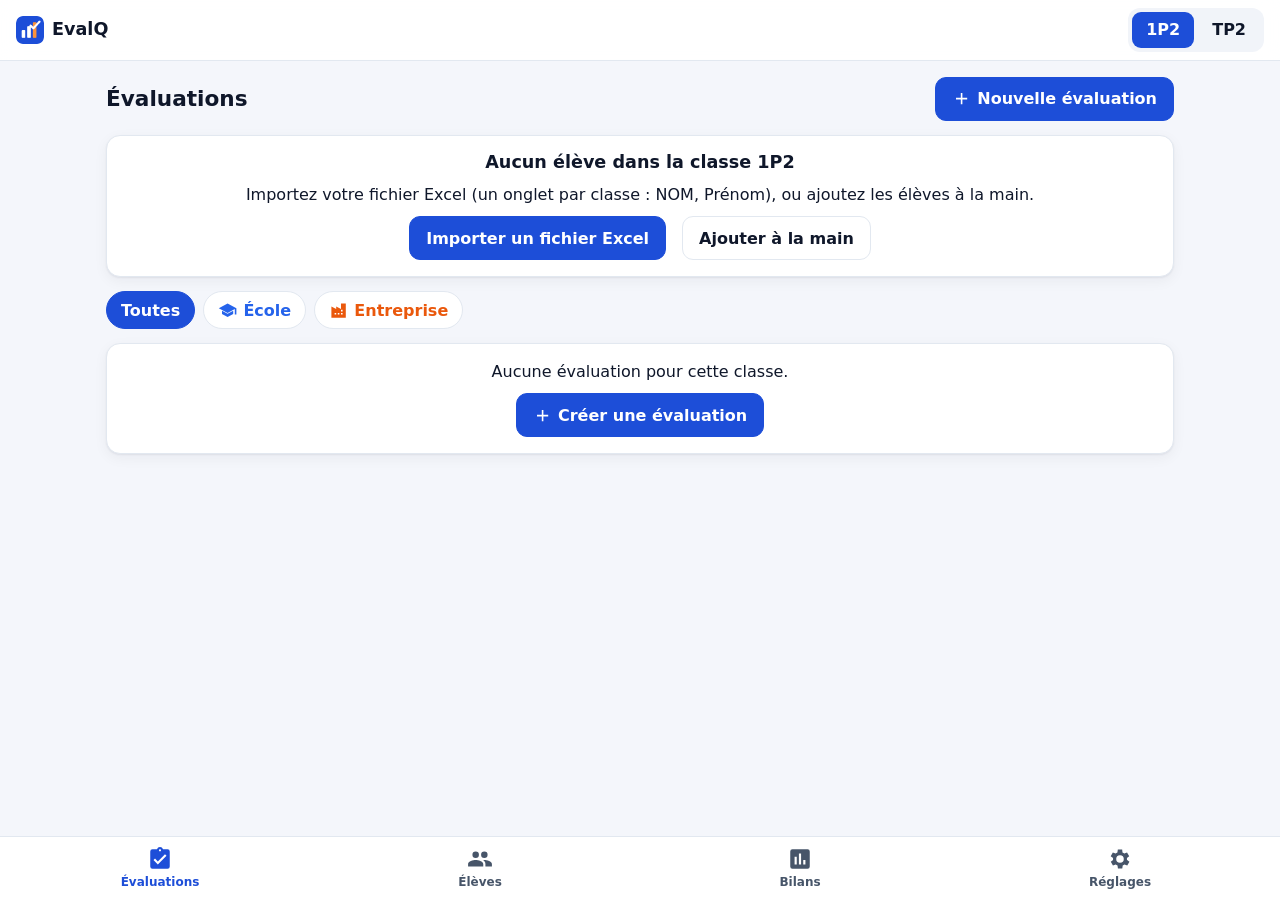
==== index.html @ 73d0ea80 "Application EvalQ : évaluation des compétences MELEC (PWA) - Référentiel C1 à C13 et critères issus " ====
<!doctype html>
<html lang="fr">
  <head>
    <meta charset="utf-8" />
    <meta name="viewport" content="width=device-width, initial-scale=1, viewport-fit=cover" />
    <title>EvalQ – Compétences MELEC</title>
    <meta name="description" content="Évaluation des compétences des élèves (école et entreprise), suivi et bilans PDF." />
    <meta name="theme-color" content="#1d4ed8" />
    <meta name="apple-mobile-web-app-capable" content="yes" />
    <meta name="mobile-web-app-capable" content="yes" />
    <meta name="apple-mobile-web-app-status-bar-style" content="default" />
    <meta name="apple-mobile-web-app-title" content="EvalQ" />
    <link rel="manifest" href="manifest.webmanifest" />
    <link rel="icon" href="icons/icon-192.png" type="image/png" />
    <link rel="apple-touch-icon" href="icons/apple-touch-icon.png" />
    <link rel="stylesheet" href="css/style.css" />
  </head>
  <body>
    <header class="topbar">
      <div class="brand"><img src="icons/icon-192.png" alt="" width="28" height="28" />EvalQ</div>
      <div class="class-switch" id="classSwitch" role="tablist" aria-label="Classe"></div>
    </header>

    <main id="view" class="container"></main>

    <nav class="tabbar">
      <a href="#/evals" data-tab="evals" data-icon="eval"><span>Évaluations</span></a>
      <a href="#/eleves" data-tab="eleves" data-icon="eleves"><span>Élèves</span></a>
      <a href="#/bilans" data-tab="bilans" data-icon="bilan"><span>Bilans</span></a>
      <a href="#/reglages" data-tab="reglages" data-icon="reglages"><span>Réglages</span></a>
    </nav>

    <div class="busy-overlay"><div class="spinner"></div><p>Génération du PDF…</p></div>

    <script src="vendor/chart.umd.min.js"></script>
    <script src="vendor/jspdf.umd.min.js"></script>
    <script src="vendor/jspdf.plugin.autotable.min.js"></script>
    <script src="vendor/xlsx.mini.min.js"></script>
    <script type="module" src="js/app.js"></script>
  </body>
</html>
---- css/style.css ----
:root {
  --bg: #f4f6fb;
  --surface: #ffffff;
  --surface-2: #f1f4f9;
  --text: #0f172a;
  --text-2: #475569;
  --line: #e2e8f0;
  --band: rgba(15, 23, 42, 0.04);
  --primary: #1d4ed8;
  --primary-2: #dbeafe;
  --ecole: #2563eb;
  --ecole-bg: #dbeafe;
  --entreprise: #ea580c;
  --entreprise-bg: #ffedd5;
  --danger: #dc2626;
  --l4: #bbf7d0;
  --l4-t: #14532d;
  --l3: #dcfce7;
  --l3-t: #166534;
  --l2: #fef08a;
  --l2-t: #713f12;
  --l1: #fecaca;
  --l1-t: #7f1d1d;
  --radius: 14px;
  --shadow: 0 1px 2px rgba(15, 23, 42, 0.06), 0 4px 14px rgba(15, 23, 42, 0.05);
  --tabbar-h: 64px;
  color-scheme: light;
}

@media (prefers-color-scheme: dark) {
  :root {
    --bg: #0b1120;
    --surface: #111a2e;
    --surface-2: #17223a;
    --text: #e2e8f0;
    --text-2: #94a3b8;
    --line: #22304b;
    --band: rgba(255, 255, 255, 0.04);
    --primary: #60a5fa;
    --primary-2: #1e3a8a;
    --ecole: #60a5fa;
    --ecole-bg: #1e3a8a;
    --entreprise: #fb923c;
    --entreprise-bg: #4a2410;
    --l4: #166534;
    --l4-t: #dcfce7;
    --l3: #14532d;
    --l3-t: #bbf7d0;
    --l2: #713f12;
    --l2-t: #fef9c3;
    --l1: #7f1d1d;
    --l1-t: #fee2e2;
    --shadow: none;
    color-scheme: dark;
  }
}

* {
  box-sizing: border-box;
  -webkit-tap-highlight-color: transparent;
}

html {
  -webkit-text-size-adjust: 100%;
}

body {
  margin: 0;
  overflow-x: hidden;
  font: 16px/1.45 system-ui, -apple-system, 'Segoe UI', Roboto, 'Helvetica Neue', Arial, sans-serif;
  background: var(--bg);
  color: var(--text);
  padding-bottom: calc(var(--tabbar-h) + env(safe-area-inset-bottom));
}

h1,
h2,
h3 {
  margin: 0;
  line-height: 1.2;
}
h1 {
  font-size: 1.35rem;
}
h2 {
  font-size: 1.1rem;
}
h3 {
  font-size: 0.95rem;
  color: var(--text-2);
}
a {
  color: var(--primary);
}
svg {
  width: 1.2em;
  height: 1.2em;
  flex: none;
}
input,
select,
textarea,
button {
  font: inherit;
  color: inherit;
}
input:not([type='checkbox']),
select,
textarea {
  width: 100%;
  min-height: 44px;
  padding: 8px 12px;
  border: 1px solid var(--line);
  border-radius: 10px;
  background: var(--surface);
}
textarea {
  resize: vertical;
}
input:focus,
select:focus,
textarea:focus {
  outline: 2px solid var(--primary);
  outline-offset: 0;
}

.hidden {
  display: none !important;
}
.muted {
  color: var(--text-2);
}
.small {
  font-size: 0.85rem;
}
.grow {
  flex: 1;
  min-width: 0;
}
.spacer {
  flex: 1;
}
.row {
  display: flex;
  align-items: center;
}
.wrap {
  flex-wrap: wrap;
}
.between {
  justify-content: space-between;
}
.gap {
  gap: 16px;
}
.gap-s {
  gap: 8px;
}
.stack {
  display: flex;
  flex-direction: column;
  gap: 12px;
}
.stack-center {
  display: flex;
  flex-direction: column;
  align-items: center;
}
.c {
  text-align: center;
}
.grid2 {
  display: grid;
  grid-template-columns: 1fr 1fr;
  gap: 12px;
}
@media (max-width: 560px) {
  .grid2 {
    grid-template-columns: 1fr;
  }
}

/* ---------- Structure ---------- */

.topbar {
  position: sticky;
  top: 0;
  z-index: 20;
  display: flex;
  align-items: center;
  gap: 12px;
  padding: calc(8px + env(safe-area-inset-top)) max(16px, env(safe-area-inset-right)) 8px
    max(16px, env(safe-area-inset-left));
  background: color-mix(in srgb, var(--surface) 92%, transparent);
  backdrop-filter: blur(10px);
  -webkit-backdrop-filter: blur(10px);
  border-bottom: 1px solid var(--line);
}
.brand {
  display: flex;
  align-items: center;
  gap: 8px;
  font-weight: 700;
  font-size: 1.1rem;
}
.brand img {
  border-radius: 7px;
}
.class-switch {
  margin-left: auto;
  display: flex;
  gap: 4px;
  background: var(--surface-2);
  padding: 4px;
  border-radius: 12px;
  overflow-x: auto;
  max-width: 60vw;
}
.class-switch button {
  border: 0;
  background: transparent;
  padding: 6px 14px;
  border-radius: 9px;
  font-weight: 600;
  min-height: 36px;
  cursor: pointer;
  white-space: nowrap;
}
.class-switch button.on {
  background: var(--primary);
  color: #fff;
}

.container {
  max-width: 1100px;
  margin: 0 auto;
  padding: 16px max(16px, env(safe-area-inset-left)) 24px;
  display: flex;
  flex-direction: column;
  gap: 14px;
}

.tabbar {
  position: fixed;
  left: 0;
  right: 0;
  bottom: 0;
  z-index: 30;
  display: flex;
  justify-content: space-around;
  background: var(--surface);
  border-top: 1px solid var(--line);
  padding-bottom: env(safe-area-inset-bottom);
  height: calc(var(--tabbar-h) + env(safe-area-inset-bottom));
}
.tabbar a {
  flex: 1;
  display: flex;
  flex-direction: column;
  align-items: center;
  justify-content: center;
  gap: 2px;
  text-decoration: none;
  color: var(--text-2);
  font-size: 0.75rem;
  font-weight: 600;
}
.tabbar a svg {
  width: 26px;
  height: 26px;
}
.tabbar a.active {
  color: var(--primary);
}

.page-head {
  display: flex;
  align-items: center;
  gap: 10px;
  flex-wrap: wrap;
}
.page-head h1 {
  flex: 1 1 180px;
  min-width: 0;
}
.page-head > .grow {
  flex: 1 1 180px;
}
.h-eval {
  overflow-wrap: anywhere;
}
.toolbar .select {
  width: auto;
  min-width: 180px;
}

.card {
  background: var(--surface);
  border: 1px solid var(--line);
  border-radius: var(--radius);
  padding: 16px;
  box-shadow: var(--shadow);
  color: inherit;
  text-decoration: none;
}
.card.empty {
  text-align: center;
  display: flex;
  flex-direction: column;
  align-items: center;
  gap: 10px;
}
.card.empty p {
  margin: 0;
}
.card.empty .row {
  flex-wrap: wrap;
  justify-content: center;
}
@media (max-width: 480px) {
  .btn {
    white-space: normal;
    text-align: center;
  }
}
.list {
  display: flex;
  flex-direction: column;
  gap: 10px;
}
.list.compact {
  gap: 0;
}
.list-row {
  display: flex;
  align-items: center;
  gap: 6px;
  padding: 4px 0;
  border-bottom: 1px solid var(--line);
}
.group-title {
  margin-top: 6px;
}

/* ---------- Boutons ---------- */

.btn {
  display: inline-flex;
  align-items: center;
  justify-content: center;
  gap: 6px;
  min-height: 44px;
  padding: 8px 16px;
  border-radius: 11px;
  border: 1px solid var(--line);
  background: var(--surface);
  font-weight: 600;
  text-decoration: none;
  color: var(--text);
  cursor: pointer;
  white-space: nowrap;
}
.btn:disabled {
  opacity: 0.4;
  cursor: default;
}
.btn.primary {
  background: var(--primary);
  border-color: var(--primary);
  color: #fff;
}
.btn.danger {
  color: var(--danger);
}
.btn.ghost {
  background: transparent;
  border-color: transparent;
}
.btn.icon {
  padding: 8px;
  min-width: 44px;
}
.btn.small {
  min-height: 36px;
  padding: 4px 12px;
  font-size: 0.88rem;
}
.actions {
  display: flex;
  gap: 8px;
  align-items: center;
  flex-wrap: wrap;
}
.sticky-actions {
  position: sticky;
  bottom: calc(var(--tabbar-h) + env(safe-area-inset-bottom) + 8px);
  background: var(--surface);
  border: 1px solid var(--line);
  border-radius: var(--radius);
  padding: 10px;
  box-shadow: 0 6px 24px rgba(15, 23, 42, 0.12);
  z-index: 10;
}

.chips {
  display: flex;
  gap: 8px;
  flex-wrap: wrap;
}
.chip {
  display: inline-flex;
  align-items: center;
  gap: 6px;
  min-height: 38px;
  padding: 6px 14px;
  border-radius: 999px;
  border: 1px solid var(--line);
  background: var(--surface);
  font-weight: 600;
  cursor: pointer;
}
.chip.on {
  background: var(--primary);
  color: #fff;
  border-color: var(--primary);
}
.chip.ecole {
  color: var(--ecole);
}
.chip.entreprise {
  color: var(--entreprise);
}
.chip.ecole.on {
  background: var(--ecole);
  color: #fff;
  border-color: var(--ecole);
}
.chip.entreprise.on {
  background: var(--entreprise);
  color: #fff;
  border-color: var(--entreprise);
}

.segmented {
  display: flex;
  background: var(--surface-2);
  border-radius: 12px;
  padding: 4px;
  gap: 4px;
}
.segmented button {
  flex: 1;
  display: inline-flex;
  align-items: center;
  justify-content: center;
  gap: 6px;
  min-height: 40px;
  border: 0;
  border-radius: 9px;
  background: transparent;
  font-weight: 600;
  cursor: pointer;
  color: var(--text-2);
}
.segmented button.on {
  background: var(--surface);
  color: var(--text);
  box-shadow: var(--shadow);
}
.segmented button.ecole.on {
  background: var(--ecole);
  color: #fff;
}
.segmented button.entreprise.on {
  background: var(--entreprise);
  color: #fff;
}
.mode-seg {
  max-width: 360px;
}

/* ---------- Badges / pastilles ---------- */

.badge {
  display: inline-flex;
  align-items: center;
  gap: 4px;
  padding: 2px 8px;
  border-radius: 999px;
  font-size: 0.78rem;
  font-weight: 700;
}
.badge svg {
  width: 14px;
  height: 14px;
}
.badge-ecole {
  background: var(--ecole-bg);
  color: var(--ecole);
}
.badge-entreprise {
  background: var(--entreprise-bg);
  color: var(--entreprise);
}
.tag {
  padding: 1px 7px;
  border-radius: 6px;
  background: var(--surface-2);
  font-size: 0.78rem;
  font-weight: 600;
}

.pill {
  display: inline-flex;
  align-items: center;
  justify-content: center;
  min-width: 42px;
  padding: 2px 8px;
  border-radius: 8px;
  font-weight: 700;
  font-variant-numeric: tabular-nums;
  font-size: 0.9rem;
  background: var(--surface-2);
  color: var(--text-2);
}
.pill.big {
  min-width: 52px;
  font-size: 1rem;
  padding: 4px 10px;
}
.pill.xl {
  font-size: 1.6rem;
  padding: 4px 14px;
  border-radius: 12px;
}
.lv-l4 {
  background: var(--l4);
  color: var(--l4-t);
}
.lv-l3 {
  background: var(--l3);
  color: var(--l3-t);
}
.lv-l2 {
  background: var(--l2);
  color: var(--l2-t);
}
.lv-l1 {
  background: var(--l1);
  color: var(--l1-t);
}
.legend-row {
  display: flex;
  flex-wrap: wrap;
  gap: 6px 14px;
  font-size: 0.8rem;
  color: var(--text-2);
}
.legend-item {
  display: inline-flex;
  align-items: center;
  gap: 5px;
}
.legend-item .pill {
  min-width: 30px;
  font-size: 0.75rem;
}
.legend-item.ecole {
  color: var(--ecole);
  font-weight: 700;
}
.legend-item.entreprise {
  color: var(--entreprise);
  font-weight: 700;
}
.delta {
  font-weight: 700;
  font-size: 0.85rem;
  white-space: nowrap;
}
.delta.up {
  color: #16a34a;
}
.delta.down {
  color: var(--danger);
}
.delta.flat {
  color: var(--text-2);
}

/* ---------- Liste des évaluations ---------- */

.eval-card {
  display: flex;
  gap: 12px;
  align-items: center;
  border-left: 6px solid var(--ecole);
}
.eval-card.type-entreprise {
  border-left-color: var(--entreprise);
  background: linear-gradient(90deg, var(--entreprise-bg), var(--surface) 40%);
}
.eval-main {
  flex: 1;
  min-width: 0;
  display: flex;
  flex-direction: column;
  gap: 6px;
}
.eval-title {
  font-weight: 700;
  font-size: 1.05rem;
}
.eval-side {
  display: flex;
  flex-direction: column;
  align-items: center;
  gap: 4px;
}
.progress {
  height: 5px;
  border-radius: 5px;
  background: var(--surface-2);
  overflow: hidden;
}
.progress span {
  display: block;
  height: 100%;
  background: var(--primary);
}
.type-entreprise .progress span {
  background: var(--entreprise);
}

/* ---------- Formulaire évaluation ---------- */

.field {
  display: flex;
  flex-direction: column;
  gap: 4px;
}
.field > span {
  font-size: 0.85rem;
  font-weight: 600;
  color: var(--text-2);
  display: inline-flex;
  align-items: center;
  gap: 5px;
}
.check {
  display: flex;
  align-items: flex-start;
  gap: 10px;
  padding: 8px 0;
  cursor: pointer;
}
.check input {
  width: 22px;
  height: 22px;
  flex: none;
  margin: 0;
  accent-color: var(--primary);
}
.epreuve {
  display: flex;
  flex-direction: column;
  gap: 6px;
  border-top: 1px solid var(--line);
  padding-top: 10px;
}
.comp-pick {
  border: 1px solid var(--line);
  border-radius: 12px;
  padding: 2px 10px;
}
.comp-pick-head {
  display: flex;
  align-items: center;
  gap: 8px;
}
.comp-pick-head .check {
  flex: 1;
}
.crit-list {
  display: none;
  padding: 0 0 6px 32px;
  border-top: 1px dashed var(--line);
}
.crit-list.open {
  display: block;
}
.crit-list .check {
  padding: 6px 0;
}
.student-picks {
  display: grid;
  grid-template-columns: repeat(auto-fill, minmax(200px, 1fr));
  gap: 4px 12px;
}
.check.pick {
  border-bottom: 1px solid var(--line);
}

/* ---------- Saisie ---------- */

.student-strip {
  display: flex;
  gap: 6px;
  overflow-x: auto;
  padding: 2px 2px 8px;
  scrollbar-width: thin;
}
.stu {
  display: inline-flex;
  align-items: center;
  gap: 6px;
  min-height: 40px;
  padding: 6px 12px;
  border-radius: 999px;
  border: 1px solid var(--line);
  background: var(--surface);
  white-space: nowrap;
  cursor: pointer;
  font-weight: 600;
}
.stu .dot {
  width: 9px;
  height: 9px;
  border-radius: 50%;
  background: var(--line);
}
.stu.st-partial .dot {
  background: #f59e0b;
}
.stu.st-done .dot {
  background: #16a34a;
}
.stu.st-absent {
  opacity: 0.55;
  text-decoration: line-through;
}
.stu.on {
  border-color: var(--primary);
  background: var(--primary-2);
}
.stu-name {
  font-weight: 700;
}
.student-card.is-absent .comp-blocks {
  opacity: 0.35;
  pointer-events: none;
}
.entreprise-field > span {
  color: var(--entreprise);
}
.toggle {
  padding: 4px 0;
  align-items: center;
}
.comp-blocks {
  display: flex;
  flex-direction: column;
  gap: 12px;
}
.comp-block {
  border: 1px solid var(--line);
  border-radius: 12px;
  overflow: hidden;
}
.comp-block-head {
  display: flex;
  justify-content: space-between;
  align-items: center;
  gap: 10px;
  padding: 10px 12px;
  background: var(--surface-2);
}
.crit-row {
  padding: 10px 12px;
  border-top: 1px solid var(--line);
  display: flex;
  flex-direction: column;
  gap: 8px;
}
.crit-label {
  font-size: 0.95rem;
}
.crit-val {
  font-weight: 700;
  color: var(--primary);
  margin-left: 4px;
}
.notes {
  display: grid;
  grid-template-columns: repeat(11, 1fr);
  gap: 4px;
}
.notes button {
  min-height: 44px;
  border-radius: 9px;
  border: 1px solid var(--line);
  background: var(--surface);
  font-weight: 700;
  font-variant-numeric: tabular-nums;
  cursor: pointer;
  padding: 0;
  touch-action: manipulation;
}
.notes button.on {
  color: #fff;
  border-color: transparent;
  transform: scale(1.06);
}
.notes .n0.on,
.notes .n1.on,
.notes .n2.on,
.notes .n3.on {
  background: #dc2626;
}
.notes .n4.on,
.notes .n5.on {
  background: #d97706;
}
.notes .n6.on,
.notes .n7.on {
  background: #65a30d;
}
.notes .n8.on,
.notes .n9.on,
.notes .n10.on {
  background: #15803d;
}
@media (min-width: 900px) {
  .crit-row {
    flex-direction: row;
    align-items: center;
  }
  .crit-label {
    flex: 1;
  }
  .notes {
    width: 520px;
    flex: none;
  }
}
@media (max-width: 380px) {
  .notes {
    grid-template-columns: repeat(6, 1fr);
  }
}

/* Tableau de saisie */
.table-wrap {
  overflow-x: auto;
  -webkit-overflow-scrolling: touch;
  border-radius: 10px;
}
.grid-table,
.table {
  border-collapse: separate;
  border-spacing: 0;
  width: 100%;
  font-size: 0.9rem;
}
.grid-table th,
.grid-table td,
.table th,
.table td {
  border-bottom: 1px solid var(--line);
  padding: 6px;
  text-align: left;
  background: var(--surface);
}
.table thead th,
.grid-table thead th {
  background: var(--surface-2);
  font-size: 0.8rem;
  text-align: center;
  white-space: nowrap;
}
.table thead th:first-child {
  text-align: left;
}
.sticky-col {
  position: sticky;
  left: 0;
  z-index: 1;
  white-space: nowrap;
  max-width: 180px;
  overflow: hidden;
  text-overflow: ellipsis;
}
.grid-table .cell {
  width: 56px;
  min-height: 40px;
  padding: 4px;
  text-align: center;
}
.grid-table .comp-th {
  border-left: 2px solid var(--line);
}
.grid-table .avg-th,
.grid-table .avg-cell {
  background: var(--surface-2);
}
.grid-table tr.is-absent td,
.grid-table tr.is-absent th {
  opacity: 0.5;
}
.grid-table a {
  color: inherit;
  font-weight: 600;
}
.th-ecole {
  color: var(--ecole);
}
.th-entreprise {
  color: var(--entreprise);
}
.th-ecole svg,
.th-entreprise svg {
  vertical-align: -3px;
  margin-right: 3px;
}
.table tr.clickable {
  cursor: pointer;
}
.table tr.total th,
.table tr.total td {
  border-top: 2px solid var(--text-2);
  font-weight: 700;
}
.matrix .pill {
  min-width: 40px;
  font-size: 0.82rem;
}
.matrix a {
  color: inherit;
  font-weight: 600;
  text-decoration: none;
}
.legend-crit p {
  font-size: 0.85rem;
}

/* ---------- Élèves ---------- */

.student-row {
  display: flex;
  align-items: center;
  gap: 10px;
  padding: 12px 14px;
  flex-wrap: wrap;
}
.mini {
  display: inline-flex;
  align-items: center;
  gap: 3px;
}
.mini.ecole {
  color: var(--ecole);
}
.mini.entreprise {
  color: var(--entreprise);
}
.mini svg {
  width: 16px;
  height: 16px;
}
.tiles {
  display: grid;
  grid-template-columns: repeat(3, 1fr);
  gap: 10px;
}
.tile {
  background: var(--surface);
  border: 1px solid var(--line);
  border-radius: var(--radius);
  padding: 12px;
  display: flex;
  flex-direction: column;
  align-items: center;
  gap: 6px;
  text-align: center;
}
.tile .muted {
  display: inline-flex;
  align-items: center;
  gap: 4px;
}
.tile.ecole {
  border-top: 4px solid var(--ecole);
}
.tile.entreprise {
  border-top: 4px solid var(--entreprise);
}
@media (max-width: 480px) {
  .tiles {
    grid-template-columns: 1fr 1fr;
  }
  .tiles .tile:first-child {
    grid-column: span 2;
  }
}
.chart-box {
  position: relative;
  height: 300px;
}
.chart-box.radar {
  height: 360px;
}
.eval-line {
  display: flex;
  align-items: center;
  gap: 10px;
  padding: 10px;
  border-radius: 10px;
  border-left: 5px solid var(--ecole);
  background: var(--surface-2);
  color: inherit;
  text-decoration: none;
}
.eval-line.type-entreprise {
  border-left-color: var(--entreprise);
  background: var(--entreprise-bg);
}

/* ---------- Réglages ---------- */

.period-row {
  display: grid;
  grid-template-columns: 1.2fr 1fr 1fr auto;
  gap: 6px;
  align-items: center;
  margin-bottom: 6px;
}
@media (max-width: 560px) {
  .period-row {
    grid-template-columns: 1fr 1fr auto;
  }
  .period-row input[data-f='name'] {
    grid-column: 1 / -1;
  }
}
.ref-comp {
  border: 1px solid var(--line);
  border-radius: 12px;
  padding: 10px 12px;
}
.ref-comp summary {
  cursor: pointer;
}
.ref-comp .list {
  margin: 8px 0;
}
details > summary {
  cursor: pointer;
}

/* ---------- Divers ---------- */

.toast {
  position: fixed;
  left: 50%;
  bottom: calc(var(--tabbar-h) + env(safe-area-inset-bottom) + 80px);
  transform: translate(-50%, 20px);
  background: #0f172a;
  color: #fff;
  padding: 10px 18px;
  border-radius: 999px;
  opacity: 0;
  transition: 0.25s;
  z-index: 100;
  pointer-events: none;
  font-weight: 600;
}
.toast.show {
  opacity: 1;
  transform: translate(-50%, 0);
}
.busy-overlay {
  display: none;
  position: fixed;
  inset: 0;
  background: rgba(15, 23, 42, 0.45);
  z-index: 200;
  align-items: center;
  justify-content: center;
  flex-direction: column;
  color: #fff;
  font-weight: 600;
}
body.busy .busy-overlay {
  display: flex;
}
.spinner {
  width: 44px;
  height: 44px;
  border: 4px solid rgba(255, 255, 255, 0.3);
  border-top-color: #fff;
  border-radius: 50%;
  animation: spin 0.8s linear infinite;
}
@keyframes spin {
  to {
    transform: rotate(360deg);
  }
}
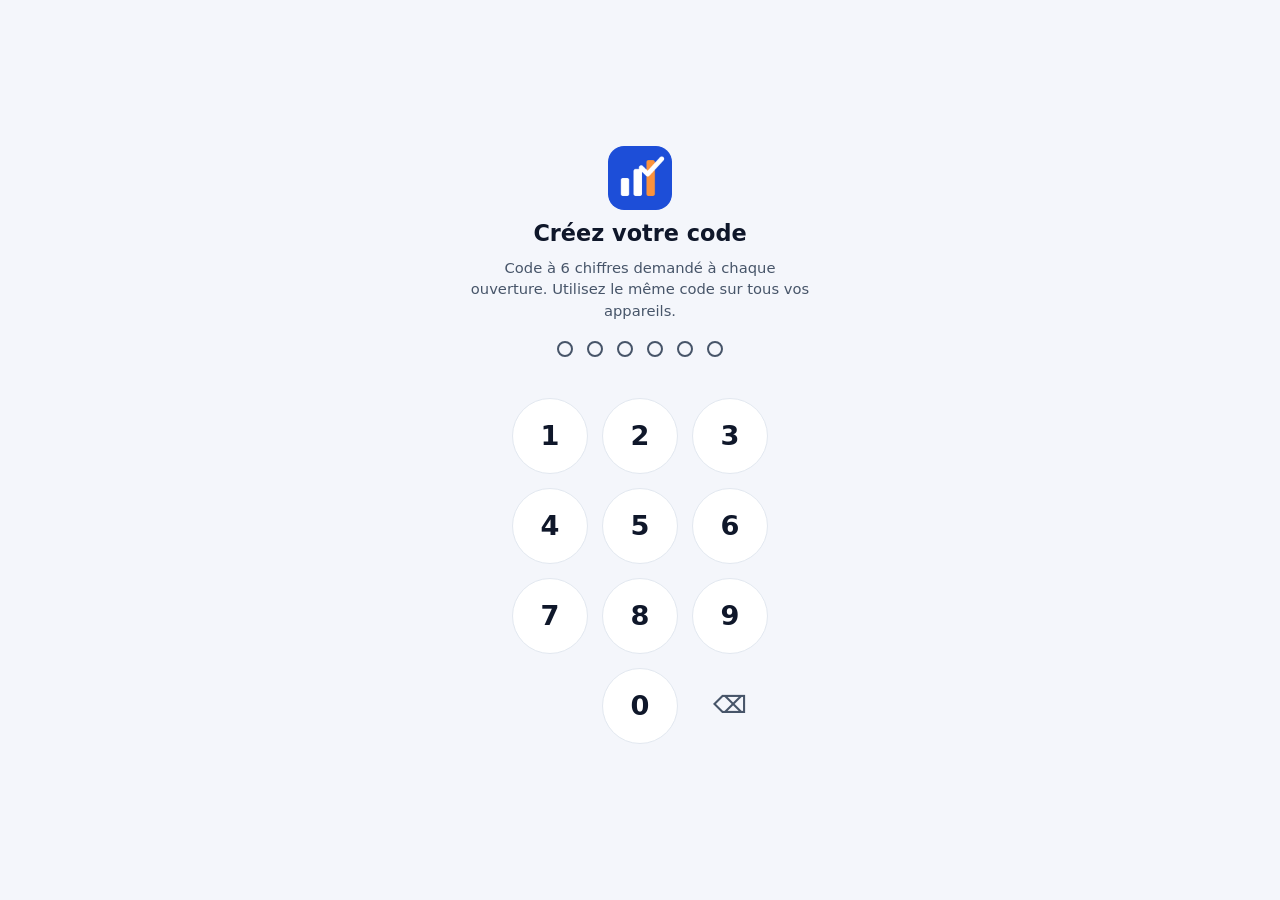
==== commit f0cdce61: "Code d'accès, synchronisation Google Drive et comportement face au travail - Code à 6 chiffres à l'o" ====
--- a/index.html
+++ b/index.html
@@ -17,8 +17,10 @@
   </head>
   <body>
     <header class="topbar">
-      <div class="brand"><img src="icons/icon-192.png" alt="" width="28" height="28" />EvalQ</div>
+      <div class="brand"><img src="icons/icon-192.png" alt="" width="28" height="28" /><span class="brand-name">EvalQ</span></div>
       <div class="class-switch" id="classSwitch" role="tablist" aria-label="Classe"></div>
+      <button class="sync-btn st-off" id="syncBtn" type="button" aria-label="Synchronisation"></button>
+      <button class="icon-btn" id="lockBtn" type="button" aria-label="Verrouiller" title="Verrouiller"></button>
     </header>
 
     <main id="view" class="container"></main>
--- a/css/style.css
+++ b/css/style.css
@@ -969,7 +969,7 @@
 }
 .tiles {
   display: grid;
-  grid-template-columns: repeat(3, 1fr);
+  grid-template-columns: repeat(auto-fit, minmax(150px, 1fr));
   gap: 10px;
 }
 .tile {
@@ -1106,3 +1106,289 @@
     transform: rotate(360deg);
   }
 }
+
+/* ---------- Code d'accès ---------- */
+
+body:not(.ready) .topbar,
+body:not(.ready) .tabbar,
+body:not(.ready) #view {
+  visibility: hidden;
+}
+body.locked {
+  overflow: hidden;
+}
+.lock {
+  position: fixed;
+  inset: 0;
+  z-index: 500;
+  background: var(--bg);
+  display: flex;
+  align-items: center;
+  justify-content: center;
+  padding: calc(16px + env(safe-area-inset-top)) 16px calc(16px + env(safe-area-inset-bottom));
+  overflow-y: auto;
+}
+.lock-box {
+  width: 100%;
+  max-width: 340px;
+  display: flex;
+  flex-direction: column;
+  align-items: center;
+  text-align: center;
+  gap: 10px;
+}
+.lock-logo {
+  border-radius: 16px;
+}
+.lock-title {
+  font-size: 1.4rem;
+}
+.lock-sub {
+  margin: 0;
+  color: var(--text-2);
+  font-size: 0.92rem;
+  min-height: 1.2em;
+}
+.lock-dots {
+  display: flex;
+  gap: 14px;
+  margin: 10px 0 2px;
+}
+.lock-dots span {
+  width: 16px;
+  height: 16px;
+  border-radius: 50%;
+  border: 2px solid var(--text-2);
+  transition: background 0.1s;
+}
+.lock-dots span.on {
+  background: var(--primary);
+  border-color: var(--primary);
+}
+.lock-dots.shake {
+  animation: shake 0.4s;
+}
+@keyframes shake {
+  20%,
+  60% {
+    transform: translateX(-8px);
+  }
+  40%,
+  80% {
+    transform: translateX(8px);
+  }
+}
+.lock-msg {
+  margin: 0;
+  min-height: 1.3em;
+  color: var(--danger);
+  font-weight: 600;
+  font-size: 0.9rem;
+}
+.lock.busy .lock-msg {
+  color: var(--text-2);
+}
+.lock-pad {
+  display: grid;
+  grid-template-columns: repeat(3, 76px);
+  gap: 14px;
+}
+.lock-pad button {
+  width: 76px;
+  height: 76px;
+  border-radius: 50%;
+  border: 1px solid var(--line);
+  background: var(--surface);
+  font-size: 1.7rem;
+  font-weight: 600;
+  cursor: pointer;
+  touch-action: manipulation;
+}
+.lock-pad button:active {
+  background: var(--primary-2);
+}
+.lock-pad .lock-aux {
+  border: 0;
+  background: transparent;
+  font-size: 0.95rem;
+  color: var(--text-2);
+}
+.lock-pad [data-act='back'] {
+  font-size: 1.5rem;
+}
+.lock-link {
+  border: 0;
+  background: none;
+  color: var(--primary);
+  font-weight: 600;
+  padding: 10px;
+  cursor: pointer;
+}
+@media (max-height: 640px) {
+  .lock-pad {
+    grid-template-columns: repeat(3, 64px);
+    gap: 10px;
+  }
+  .lock-pad button {
+    width: 64px;
+    height: 64px;
+  }
+  .lock-logo {
+    display: none;
+  }
+}
+
+/* ---------- En-tête : synchro / verrou ---------- */
+
+.icon-btn,
+.sync-btn {
+  width: 40px;
+  height: 40px;
+  flex: none;
+  display: inline-flex;
+  align-items: center;
+  justify-content: center;
+  border: 0;
+  border-radius: 10px;
+  background: transparent;
+  color: var(--text-2);
+  cursor: pointer;
+  position: relative;
+}
+.icon-btn svg,
+.sync-btn svg {
+  width: 24px;
+  height: 24px;
+}
+.class-switch {
+  margin-left: auto;
+}
+.sync-btn::after {
+  content: '';
+  position: absolute;
+  right: 5px;
+  bottom: 7px;
+  width: 10px;
+  height: 10px;
+  border-radius: 50%;
+  border: 2px solid var(--surface);
+  background: var(--line);
+}
+.sync-btn.st-ok {
+  color: #16a34a;
+}
+.sync-btn.st-ok::after {
+  background: #16a34a;
+}
+.sync-btn.st-syncing {
+  color: var(--primary);
+}
+.sync-btn.st-syncing svg {
+  animation: pulse 1s infinite alternate;
+}
+.sync-btn.st-syncing::after {
+  background: var(--primary);
+}
+.sync-btn.st-reconnect,
+.sync-btn.st-error {
+  color: #d97706;
+}
+.sync-btn.st-reconnect::after,
+.sync-btn.st-error::after {
+  background: #d97706;
+}
+@keyframes pulse {
+  to {
+    opacity: 0.35;
+  }
+}
+@media (max-width: 420px) {
+  .brand span.brand-name {
+    display: none;
+  }
+  .topbar {
+    gap: 4px;
+  }
+  .class-switch button {
+    padding: 6px 10px;
+  }
+}
+
+.modal {
+  position: fixed;
+  inset: 0;
+  z-index: 400;
+  background: rgba(15, 23, 42, 0.5);
+  display: flex;
+  align-items: center;
+  justify-content: center;
+  padding: 16px;
+}
+.modal-box {
+  max-width: 440px;
+  width: 100%;
+}
+.modal-box p {
+  margin: 0;
+}
+
+/* ---------- Comportement face au travail ---------- */
+
+:root {
+  --behavior: #7c3aed;
+  --behavior-bg: #ede9fe;
+}
+@media (prefers-color-scheme: dark) {
+  :root {
+    --behavior: #a78bfa;
+    --behavior-bg: #2e1065;
+  }
+}
+.epreuve.behavior h3,
+.th-behavior,
+.mini.behavior,
+.tile.behavior .muted,
+.legend-item.behavior {
+  color: var(--behavior);
+}
+.epreuve.behavior .comp-pick {
+  border-color: var(--behavior);
+  background: var(--behavior-bg);
+}
+.comp-block.behavior {
+  border-color: var(--behavior);
+}
+.comp-block.behavior .comp-block-head {
+  background: var(--behavior-bg);
+  color: var(--behavior);
+}
+.tag.behavior {
+  background: var(--behavior-bg);
+  color: var(--behavior);
+}
+.tile.behavior {
+  border-top: 4px solid var(--behavior);
+}
+.mini.behavior svg,
+.th-behavior svg,
+.tile.behavior svg {
+  width: 16px;
+  height: 16px;
+  vertical-align: -3px;
+}
+.sync-card .status-line {
+  font-weight: 600;
+}
+.guide ol {
+  padding-left: 20px;
+  margin: 8px 0;
+}
+.guide li {
+  margin-bottom: 6px;
+}
+.guide code {
+  background: var(--surface-2);
+  padding: 1px 5px;
+  border-radius: 5px;
+  word-break: break-all;
+}
